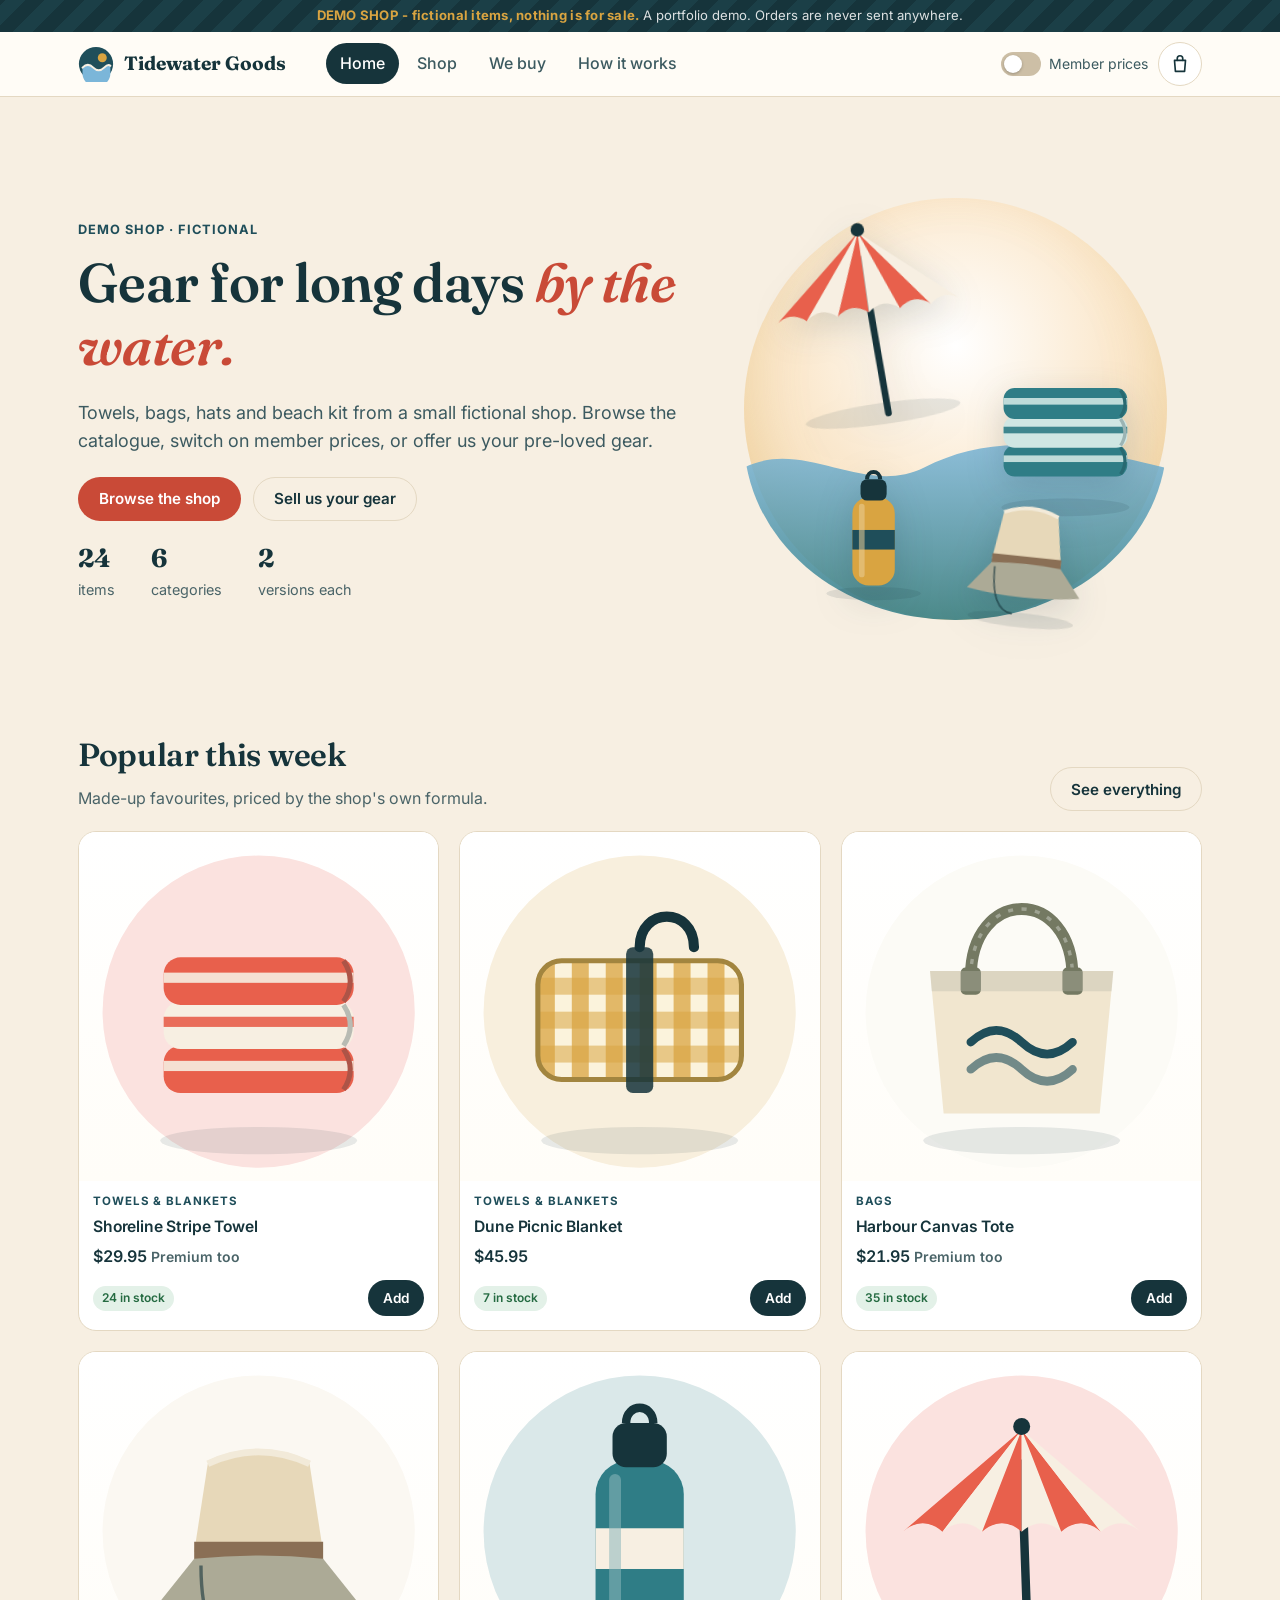
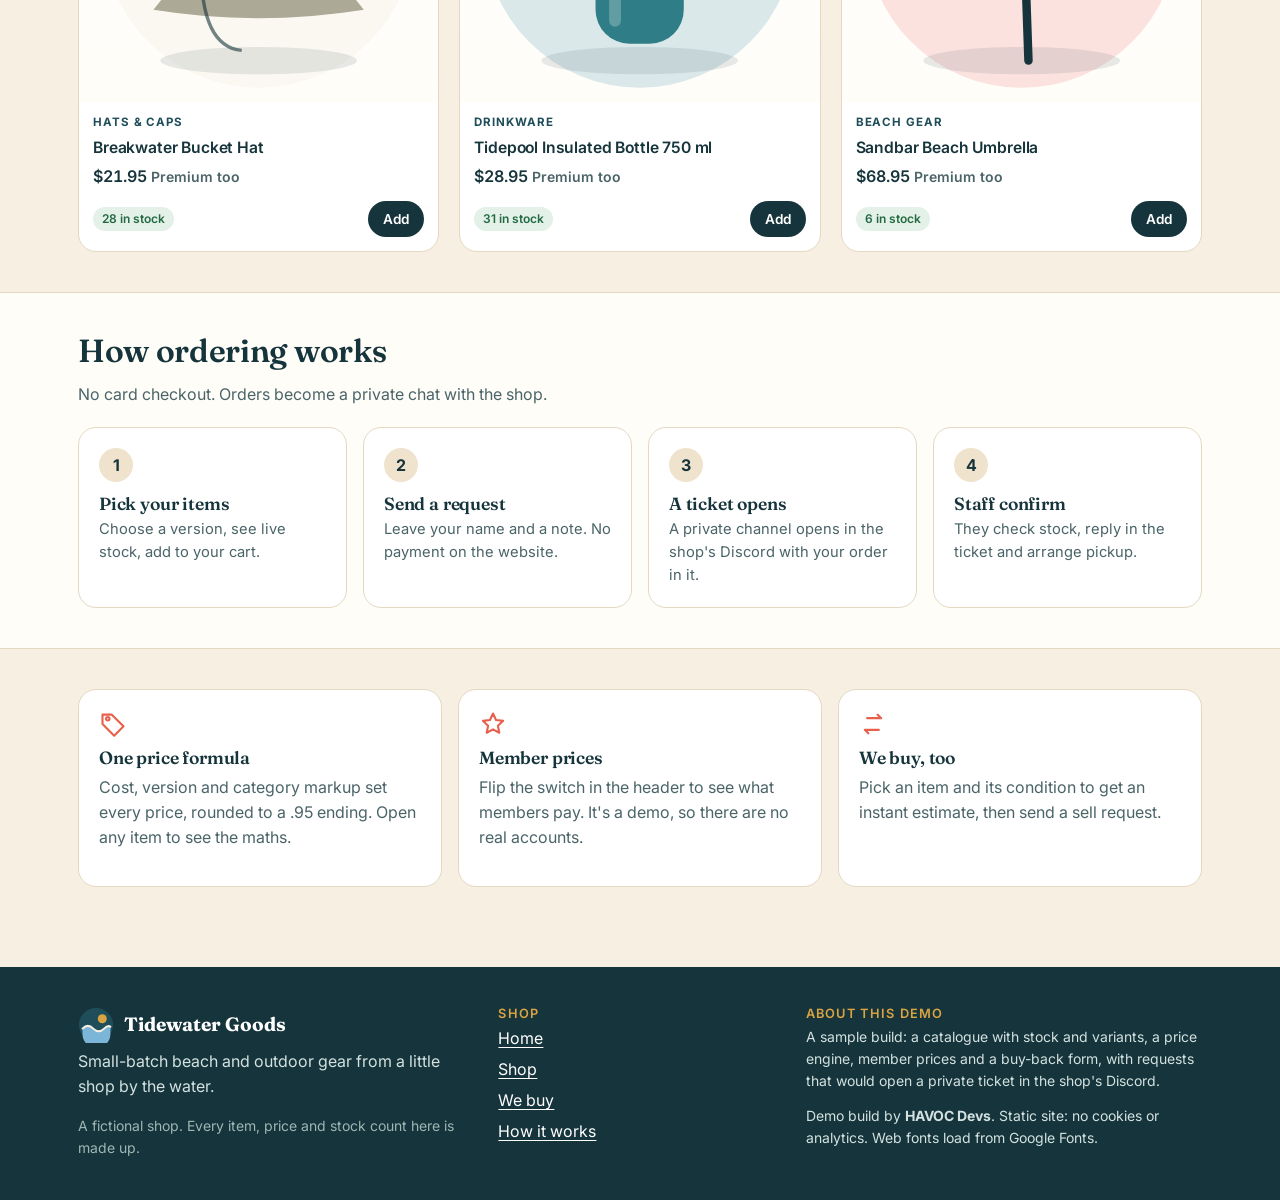
==== index.html @ 63305a9f "Tidewater Goods: fictional demo shop (catalogue, price engine, member prices, buy-back, Discord tick" ====
<!doctype html>
<html lang="en-AU">
<head>
<meta charset="utf-8">
<meta name="viewport" content="width=device-width, initial-scale=1">
<title>Tidewater Goods · beach and outdoor gear (demo shop)</title>
<meta name="description" content="Tidewater Goods is a fictional demo shop: a catalogue with stock and variants, a price engine, member prices and a buy-back form. Nothing is for sale.">
<meta name="robots" content="noindex">
<meta name="theme-color" content="#16343b">
<link rel="icon" href="assets/favicon.svg" type="image/svg+xml">
<link rel="preconnect" href="https://fonts.googleapis.com">
<link rel="preconnect" href="https://fonts.gstatic.com" crossorigin>
<link rel="stylesheet" href="https://fonts.googleapis.com/css2?family=Fraunces:opsz,wght@9..144,600;9..144,700&family=Inter:wght@400;500;600;700&display=swap">
<link rel="stylesheet" href="assets/css/style.css">
<script src="assets/js/art.js" defer></script>
<script src="assets/js/app.js" defer></script>
</head>
<body data-page="home">
<main id="main">
  <section class="hero">
    <div class="wrap hero-grid">
      <div>
        <span class="eyebrow">Demo shop · fictional</span>
        <h1>Gear for long days <em>by the water.</em></h1>
        <p class="lead">Towels, bags, hats and beach kit from a small fictional shop. Browse the catalogue, switch on member prices, or offer us your pre-loved gear.</p>
        <div class="hero-ctas">
          <a class="btn btn-primary" href="shop.html">Browse the shop</a>
          <a class="btn btn-ghost" href="sell.html">Sell us your gear</a>
        </div>
        <div class="hero-stats" aria-label="Shop at a glance">
          <div><strong id="stat-items">24</strong>items</div>
          <div><strong id="stat-cats">6</strong>categories</div>
          <div><strong>2</strong>versions each</div>
        </div>
      </div>
      <div class="hero-art" id="hero-art" aria-hidden="true"></div>
    </div>
  </section>

  <section class="section">
    <div class="wrap">
      <div class="section-head">
        <div><h2>Popular this week</h2><p>Made-up favourites, priced by the shop's own formula.</p></div>
        <a class="btn btn-ghost" href="shop.html">See everything</a>
      </div>
      <div class="grid" id="featured"></div>
    </div>
  </section>

  <section class="section band">
    <div class="wrap">
      <div class="section-head"><div><h2>How ordering works</h2><p>No card checkout. Orders become a private chat with the shop.</p></div></div>
      <ol class="steps">
        <li><h3>Pick your items</h3><p>Choose a version, see live stock, add to your cart.</p></li>
        <li><h3>Send a request</h3><p>Leave your name and a note. No payment on the website.</p></li>
        <li><h3>A ticket opens</h3><p>A private channel opens in the shop's Discord with your order in it.</p></li>
        <li><h3>Staff confirm</h3><p>They check stock, reply in the ticket and arrange pickup.</p></li>
      </ol>
    </div>
  </section>

  <section class="section">
    <div class="wrap features">
      <div class="feature">
        <svg class="icon" viewBox="0 0 24 24" aria-hidden="true" fill="none" stroke="currentColor" stroke-width="1.8" stroke-linecap="round" stroke-linejoin="round"><path d="M3 12V4h8l10 10-8 8L3 12z"/><circle cx="7.5" cy="7.5" r="1.5"/></svg>
        <h3>One price formula</h3><p class="muted">Cost, version and category markup set every price, rounded to a .95 ending. Open any item to see the maths.</p>
      </div>
      <div class="feature">
        <svg class="icon" viewBox="0 0 24 24" aria-hidden="true" fill="none" stroke="currentColor" stroke-width="1.8" stroke-linecap="round" stroke-linejoin="round"><path d="M12 3l2.6 5.6 6.1.7-4.5 4.2 1.2 6L12 16.6 6.6 19.5l1.2-6L3.3 9.3l6.1-.7z"/></svg>
        <h3>Member prices</h3><p class="muted">Flip the switch in the header to see what members pay. It's a demo, so there are no real accounts.</p>
      </div>
      <div class="feature">
        <svg class="icon" viewBox="0 0 24 24" aria-hidden="true" fill="none" stroke="currentColor" stroke-width="1.8" stroke-linecap="round" stroke-linejoin="round"><path d="M7 7h12l-3-3M17 17H5l3 3"/></svg>
        <h3>We buy, too</h3><p class="muted">Pick an item and its condition to get an instant estimate, then send a sell request.</p>
      </div>
    </div>
  </section>
</main>
<noscript><p class="noscript"><strong>DEMO SHOP - fictional items, nothing is for sale.</strong> This demo needs JavaScript to show its catalogue.</p></noscript>
</body>
</html>
---- assets/css/style.css ----
/* Tidewater Goods demo shop. Coastal palette, light theme, mobile first. */
:root {
  --ink: #16343b;
  --ink-2: #3c5a60;
  --muted: #4a6468;
  --sand: #f7efe2;
  --sand-2: #efe3cd;
  --paper: #fffdf8;
  --teal: #2f7d86;
  --teal-d: #1f4e5a;
  --coral: #e8604c;
  --coral-d: #c94a37;
  --gold: #d9a441;
  --sky: #7bb6d9;
  --line: #e4d8c2;
  --ok: #256b42;
  --warn: #8a5100;
  --bad: #b3261e;
  --radius: 18px;
  --radius-s: 10px;
  --shadow: 0 1px 2px rgba(22, 52, 59, .06), 0 8px 24px rgba(22, 52, 59, .08);
  --shadow-l: 0 20px 60px rgba(22, 52, 59, .22);
  --font: "Inter", system-ui, -apple-system, "Segoe UI", Roboto, Arial, sans-serif;
  --display: "Fraunces", Georgia, "Times New Roman", serif;
  color-scheme: light;
}
*, *::before, *::after { box-sizing: border-box; }
html { -webkit-text-size-adjust: 100%; scroll-behavior: smooth; }
body {
  margin: 0; background: var(--sand); color: var(--ink); font: 16px/1.55 var(--font);
  min-height: 100vh; display: flex; flex-direction: column; overflow-x: hidden;
}
main { flex: 1; }
img, svg { max-width: 100%; }
a { color: var(--teal-d); text-underline-offset: 3px; }
a:hover { color: var(--coral-d); }
h1, h2, h3 { font-family: var(--display); line-height: 1.15; margin: 0 0 .4em; letter-spacing: -.01em; }
h1 { font-size: clamp(2rem, 4.5vw, 3.4rem); font-weight: 600; }
h2 { font-size: clamp(1.4rem, 2.6vw, 2rem); font-weight: 600; }
h3 { font-size: 1.1rem; font-weight: 600; }
p { margin: 0 0 1em; }
.wrap { width: 100%; max-width: 1180px; margin: 0 auto; padding: 0 16px; }
@media (min-width: 720px) { .wrap { padding: 0 28px; } }
.muted { color: var(--muted); }
.small { font-size: .875rem; }
.lead { font-size: 1.125rem; color: var(--ink-2); }
.num { text-align: right; font-variant-numeric: tabular-nums; }
:focus-visible { outline: 3px solid var(--coral); outline-offset: 2px; border-radius: 6px; }
.skip { position: absolute; left: -999px; top: 8px; z-index: 100; background: var(--ink); color: #fff; padding: 8px 14px; border-radius: 8px; }
.skip:focus { left: 8px; color: #fff; }
.icon { width: 22px; height: 22px; display: inline-block; vertical-align: middle; }
.no-scroll { overflow: hidden; }

/* ribbon + header */
.ribbon {
  background: repeating-linear-gradient(-45deg, var(--ink), var(--ink) 14px, #1b3f47 14px, #1b3f47 28px);
  color: #fff; text-align: center; font-size: .82rem; padding: 7px 16px; line-height: 1.35;
}
.ribbon strong { color: var(--gold); letter-spacing: .02em; }
.ribbon span { opacity: .85; }
.site-header { position: sticky; top: 0; z-index: 40; background: rgba(255, 253, 248, .92); backdrop-filter: saturate(1.4) blur(10px); border-bottom: 1px solid var(--line); }
.header-row { display: flex; align-items: center; gap: 16px; min-height: 64px; flex-wrap: wrap; }
.brand { display: inline-flex; align-items: center; gap: 10px; font-family: var(--display); font-weight: 700; font-size: 1.2rem; color: var(--ink); text-decoration: none; }
.brand:hover { color: var(--ink); }
.logo { width: 36px; height: 36px; flex: none; }
.main-nav { order: 3; width: 100%; overflow-x: auto; scrollbar-width: none; }
.main-nav::-webkit-scrollbar { display: none; }
.main-nav ul { display: flex; gap: 4px; list-style: none; margin: 0; padding: 0 0 8px; }
.main-nav a { display: block; padding: 8px 14px; border-radius: 999px; text-decoration: none; color: var(--ink-2); font-weight: 500; white-space: nowrap; }
.main-nav a:hover { background: var(--sand-2); color: var(--ink); }
.main-nav a[aria-current="page"] { background: var(--ink); color: #fff; }
.header-tools { margin-left: auto; display: flex; align-items: center; gap: 10px; }
@media (min-width: 900px) {
  .main-nav { order: 0; width: auto; margin-left: 24px; }
  .main-nav ul { padding: 0; }
}
.member-toggle { display: inline-flex; align-items: center; gap: 8px; cursor: pointer; font-size: .875rem; color: var(--ink-2); user-select: none; }
.member-toggle input { position: absolute; opacity: 0; width: 1px; height: 1px; }
.switch { width: 40px; height: 24px; border-radius: 999px; background: #cdbfa6; position: relative; transition: background .2s; flex: none; }
.switch::after { content: ""; position: absolute; top: 3px; left: 3px; width: 18px; height: 18px; border-radius: 50%; background: #fff; box-shadow: 0 1px 3px rgba(0, 0, 0, .25); transition: transform .2s; }
.member-toggle input:checked + .switch { background: var(--teal); }
.member-toggle input:checked + .switch::after { transform: translateX(16px); }
.member-toggle input:focus-visible + .switch { outline: 3px solid var(--coral); outline-offset: 2px; }
@media (max-width: 420px) { .mt-label { position: absolute; width: 1px; height: 1px; overflow: hidden; clip: rect(0 0 0 0); } }
.cart-button { position: relative; display: inline-grid; place-items: center; width: 44px; height: 44px; border-radius: 50%; border: 1px solid var(--line); background: #fff; color: var(--ink); cursor: pointer; }
.cart-button:hover { border-color: var(--teal); }
.cart-count { position: absolute; top: -4px; right: -4px; min-width: 20px; height: 20px; padding: 0 5px; border-radius: 999px; background: var(--coral-d); color: #fff; font-size: .72rem; font-weight: 700; display: grid; place-items: center; }

/* buttons */
.btn { display: inline-flex; align-items: center; justify-content: center; gap: 8px; min-height: 44px; padding: 0 20px; border-radius: 999px; border: 1px solid transparent; font: 600 .95rem var(--font); cursor: pointer; text-decoration: none; transition: transform .08s, background .2s, border-color .2s, color .2s; background: var(--ink); color: #fff; }
.btn:hover { background: var(--teal-d); color: #fff; }
.btn:active { transform: translateY(1px); }
.btn[disabled] { opacity: .45; cursor: not-allowed; }
.btn-primary { background: var(--coral-d); }
.btn-primary:hover { background: #b8412f; }
.btn-ghost { background: transparent; color: var(--ink); border-color: var(--line); }
.btn-ghost:hover { background: #fff; color: var(--ink); border-color: var(--teal); }
.btn-small { min-height: 36px; padding: 0 14px; font-size: .85rem; }
.btn-block { width: 100%; }
.link-btn { background: none; border: 0; padding: 0; color: var(--teal-d); font: inherit; text-decoration: underline; text-underline-offset: 3px; cursor: pointer; }
.icon-btn { display: inline-grid; place-items: center; width: 40px; height: 40px; border-radius: 50%; border: 0; background: transparent; color: var(--ink); cursor: pointer; }
.icon-btn:hover { background: var(--sand-2); }
.icon-btn.small { width: 30px; height: 30px; vertical-align: middle; }
.icon-btn.small .icon { width: 16px; height: 16px; }

/* badges */
.badge { display: inline-flex; align-items: center; gap: 4px; font-size: .75rem; font-weight: 600; padding: 3px 9px; border-radius: 999px; white-space: nowrap; }
.badge-in { background: #e3f1e8; color: var(--ok); }
.badge-low { background: #fdf0d9; color: var(--warn); }
.badge-out { background: #f6e1df; color: var(--bad); }
.badge-member { background: #dcefee; color: var(--teal-d); }
.price-member { color: var(--teal); font-weight: 700; }

/* hero */
.hero { padding: 40px 0 28px; position: relative; overflow: hidden; }
.hero-grid { display: grid; gap: 28px; align-items: center; }
@media (min-width: 900px) { .hero { padding: 72px 0 48px; } .hero-grid { grid-template-columns: 1.1fr .9fr; } }
.eyebrow { display: inline-flex; align-items: center; gap: 8px; font-size: .8rem; font-weight: 700; text-transform: uppercase; letter-spacing: .08em; color: var(--teal-d); margin-bottom: 12px; }
.hero h1 em { font-style: italic; color: var(--coral-d); }
.hero-ctas { display: flex; gap: 12px; flex-wrap: wrap; margin: 22px 0 18px; }
.hero-stats { display: flex; gap: 36px; flex-wrap: wrap; font-size: .9rem; color: var(--muted); }
.hero-stats strong { display: block; font-family: var(--display); font-size: 1.6rem; color: var(--ink); }
.hero-art { position: relative; aspect-ratio: 1 / 1; max-width: 480px; width: 100%; margin: 0 auto; }
.hero-art::before { content: ""; position: absolute; inset: 6%; border-radius: 50%; background: radial-gradient(circle at 50% 35%, #fff 0, #fbe9cf 45%, #f3d7aa 100%); box-shadow: inset 0 -30px 60px rgba(217, 164, 65, .25); }
.hero-art::after { content: ""; position: absolute; left: 6%; right: 6%; bottom: 6%; height: 38%; border-radius: 0 0 50% 50% / 0 0 100% 100%; background: linear-gradient(#7bb6d9, #2f7d86); opacity: .85; clip-path: path("M0 30 C 60 0, 120 60, 180 30 S 300 0, 420 30 L 420 400 L 0 400 Z"); }
.ha { position: absolute; z-index: 1; filter: drop-shadow(0 10px 18px rgba(22, 52, 59, .18)); }
.ha .tw-art circle:first-child { display: none; }
.ha-1 { width: 56%; left: 4%; top: 2%; transform: rotate(-8deg); }
.ha-2 { width: 46%; right: 4%; top: 30%; }
.ha-3 { width: 34%; left: 16%; bottom: 6%; }
.ha-4 { width: 38%; right: 16%; bottom: 0; transform: rotate(6deg); }
@media (prefers-reduced-motion: no-preference) {
  .ha-1 { animation: bob 7s ease-in-out infinite; }
  .ha-2 { animation: bob 8s ease-in-out -2s infinite; }
  @keyframes bob { 50% { translate: 0 -6px; } }
}

/* sections */
.section { padding: 40px 0; }
.section-head { display: flex; align-items: end; justify-content: space-between; gap: 16px; margin-bottom: 20px; flex-wrap: wrap; }
.section-head p { margin: 0; color: var(--muted); }
.band { background: var(--paper); border-top: 1px solid var(--line); border-bottom: 1px solid var(--line); }
.steps { display: grid; gap: 16px; counter-reset: s; list-style: none; padding: 0; margin: 0; }
@media (min-width: 720px) { .steps { grid-template-columns: repeat(4, 1fr); } }
.steps li { background: #fff; border: 1px solid var(--line); border-radius: var(--radius); padding: 20px; position: relative; }
.steps li::before { counter-increment: s; content: counter(s); display: grid; place-items: center; width: 34px; height: 34px; border-radius: 50%; background: var(--sand-2); color: var(--ink); font-weight: 700; margin-bottom: 12px; }
.steps h3 { margin-bottom: 4px; }
.steps p { margin: 0; color: var(--muted); font-size: .92rem; }
.features { display: grid; gap: 16px; }
@media (min-width: 720px) { .features { grid-template-columns: repeat(3, 1fr); } }
.feature { padding: 20px; border-radius: var(--radius); background: #fff; border: 1px solid var(--line); }
.feature .icon { width: 28px; height: 28px; color: var(--coral); margin-bottom: 10px; }

/* grid + cards */
.grid { display: grid; gap: 16px; grid-template-columns: repeat(2, minmax(0, 1fr)); }
@media (min-width: 720px) { .grid { grid-template-columns: repeat(3, minmax(0, 1fr)); gap: 20px; } }
@media (min-width: 1040px) { .grid-4 { grid-template-columns: repeat(4, minmax(0, 1fr)); } }
.card { background: #fff; border: 1px solid var(--line); border-radius: var(--radius); overflow: hidden; display: flex; flex-direction: column; transition: transform .18s, box-shadow .18s, border-color .18s; }
.card:hover { transform: translateY(-3px); box-shadow: var(--shadow); border-color: #d6c7aa; }
.card-art { display: block; background: linear-gradient(180deg, #fff, var(--paper)); padding: 10px 10px 0; }
.card-art .tw-art { display: block; width: 100%; height: auto; aspect-ratio: 1 / 1; }
.card.is-out .card-art { filter: grayscale(.7); opacity: .7; }
.card-body { padding: 12px 14px 14px; display: flex; flex-direction: column; gap: 6px; flex: 1; }
.card-cat { font-size: .72rem; text-transform: uppercase; letter-spacing: .08em; color: var(--teal-d); font-weight: 700; }
.card-title { font-family: var(--font); font-size: .98rem; font-weight: 600; margin: 0; line-height: 1.3; }
.card-title a { color: var(--ink); text-decoration: none; }
.card-title a::after { content: ""; position: absolute; inset: 0; }
.card { position: relative; }
.card-title a:hover { color: var(--coral-d); }
.card-price { font-weight: 600; font-variant-numeric: tabular-nums; }
.card-foot { margin-top: auto; display: flex; align-items: center; justify-content: space-between; gap: 8px; flex-wrap: wrap; padding-top: 6px; }
.card-foot .btn, .card-foot a { position: relative; z-index: 1; }
@media (max-width: 420px) { .card-foot .badge { font-size: .7rem; padding: 2px 7px; } }

/* shop page */
.page-head { padding: 32px 0 8px; }
.toolbar { display: grid; gap: 12px; margin: 16px 0 12px; }
@media (min-width: 900px) { .toolbar { grid-template-columns: 1fr auto auto auto; align-items: center; } }
.search { position: relative; }
.search .icon { position: absolute; left: 14px; top: 50%; transform: translateY(-50%); color: var(--muted); }
.search input { width: 100%; min-height: 48px; padding: 0 16px 0 44px; border-radius: 999px; border: 1px solid var(--line); background: #fff; font: inherit; color: var(--ink); }
.search input:focus { border-color: var(--teal); outline: none; box-shadow: 0 0 0 4px rgba(47, 125, 134, .15); }
.select { min-height: 44px; border-radius: 999px; border: 1px solid var(--line); background: #fff; padding: 0 14px; font: inherit; color: var(--ink); }
.check { display: inline-flex; align-items: center; gap: 8px; font-size: .92rem; cursor: pointer; }
.check input { width: 18px; height: 18px; accent-color: var(--teal); }
.chips { display: flex; gap: 8px; overflow-x: auto; padding: 4px 0 10px; scrollbar-width: thin; }
.chip { flex: none; min-height: 38px; padding: 0 16px; border-radius: 999px; border: 1px solid var(--line); background: #fff; color: var(--ink-2); font: 500 .9rem var(--font); cursor: pointer; }
.chip:hover { border-color: var(--teal); }
.chip[aria-pressed="true"] { background: var(--teal-d); border-color: var(--teal-d); color: #fff; }
.result-count { color: var(--muted); font-size: .9rem; margin: 0 0 12px; }
.empty { display: grid; justify-items: center; gap: 10px; text-align: center; padding: 40px 16px; color: var(--muted); }
.empty .icon { width: 40px; height: 40px; color: var(--teal); }
.empty.wide { grid-column: 1 / -1; }

/* item page */
.crumbs { display: flex; gap: 8px; flex-wrap: wrap; font-size: .875rem; color: var(--muted); padding: 20px 0 8px; }
.crumbs a { color: var(--muted); }
.item-grid { display: grid; gap: 28px; }
@media (min-width: 900px) { .item-grid { grid-template-columns: 1fr 1fr; gap: 48px; align-items: start; } .item-art { position: sticky; top: 90px; } }
.item-art { background: #fff; border: 1px solid var(--line); border-radius: 28px; padding: 24px; }
.item-art .tw-art { width: 100%; height: auto; display: block; }
.item-info h1 { font-size: clamp(1.8rem, 3.6vw, 2.6rem); }
.variants { border: 0; padding: 0; margin: 20px 0; display: grid; gap: 10px; }
.variants legend { font-weight: 600; margin-bottom: 8px; padding: 0; }
.variant { display: grid; gap: 4px; padding: 14px 16px; border: 2px solid var(--line); border-radius: var(--radius-s); background: #fff; cursor: pointer; position: relative; }
.variant input { position: absolute; opacity: 0; }
.variant:has(input:checked) { border-color: var(--teal); background: #f2f9f8; }
.variant:has(input:focus-visible) { outline: 3px solid var(--coral); outline-offset: 2px; }
.variant.is-out { opacity: .55; cursor: not-allowed; }
.v-top { display: flex; justify-content: space-between; gap: 12px; font-variant-numeric: tabular-nums; }
.v-blurb { font-size: .875rem; color: var(--muted); }
.variant .badge { justify-self: start; }
.price-block { margin: 8px 0 18px; }
.pb-row { display: flex; align-items: baseline; gap: 12px; flex-wrap: wrap; }
.price-big { font-family: var(--display); font-size: 2.2rem; font-weight: 600; font-variant-numeric: tabular-nums; }
.buy-row { display: flex; gap: 12px; flex-wrap: wrap; align-items: center; }
.stepper { display: inline-flex; align-items: center; border: 1px solid var(--line); border-radius: 999px; background: #fff; overflow: hidden; }
.stepper .step { width: 40px; height: 42px; border: 0; background: transparent; font-size: 1.2rem; color: var(--ink); cursor: pointer; }
.stepper .step:hover:not([disabled]) { background: var(--sand-2); }
.stepper .step[disabled] { opacity: .3; cursor: not-allowed; }
.stepper input { width: 46px; height: 42px; border: 0; text-align: center; font: 600 1rem var(--font); color: var(--ink); background: transparent; -moz-appearance: textfield; appearance: textfield; }
.stepper input::-webkit-outer-spin-button, .stepper input::-webkit-inner-spin-button { -webkit-appearance: none; margin: 0; }
.breakdown { margin-top: 22px; border: 1px solid var(--line); border-radius: var(--radius-s); background: #fff; padding: 12px 16px; }
.breakdown summary { cursor: pointer; font-weight: 600; }
.calc { width: 100%; border-collapse: collapse; font-size: .92rem; }
.calc td { padding: 7px 0; border-bottom: 1px dashed var(--line); }
.calc tr:last-child td { border-bottom: 0; color: var(--teal-d); font-weight: 600; }
.related { padding: 48px 0 24px; }

/* sell page */
.sell-grid { display: grid; gap: 24px; padding-bottom: 40px; }
@media (min-width: 960px) { .sell-grid { grid-template-columns: 1fr 360px; align-items: start; } .sell-side { position: sticky; top: 90px; } }
.buy-list { display: grid; gap: 14px; }
.buy-card { display: grid; grid-template-columns: 84px 1fr; gap: 14px; background: #fff; border: 1px solid var(--line); border-radius: var(--radius); padding: 14px; }
@media (min-width: 600px) { .buy-card { grid-template-columns: 120px 1fr; } }
.buy-card.is-paused { opacity: .6; }
.buy-art .tw-art { width: 100%; height: auto; }
.buy-main h3 { margin-bottom: 2px; }
.cond { display: grid; gap: 8px; margin: 10px 0 12px; }
@media (min-width: 600px) { .cond { grid-template-columns: repeat(3, 1fr); } }
.cond-opt { cursor: pointer; }
.cond-opt input { position: absolute; opacity: 0; }
.cond-opt span { display: grid; gap: 2px; height: 100%; padding: 10px 12px; border: 2px solid var(--line); border-radius: var(--radius-s); font-variant-numeric: tabular-nums; }
.cond-opt em { font-style: normal; }
.cond-opt input:checked + span { border-color: var(--teal); background: #f2f9f8; }
.cond-opt input:focus-visible + span { outline: 3px solid var(--coral); outline-offset: 2px; }
.panel { background: #fff; border: 1px solid var(--line); border-radius: var(--radius); padding: 18px; box-shadow: var(--shadow); }
.pick-list { list-style: none; padding: 0; margin: 0 0 12px; display: grid; gap: 8px; }
.pick-list li { display: flex; justify-content: space-between; gap: 10px; align-items: center; font-variant-numeric: tabular-nums; }

/* how page */
.prose { max-width: 760px; }
.prose ul { padding-left: 1.2em; }
.prose li { margin-bottom: .4em; }
.compare { display: grid; gap: 16px; margin: 20px 0; }
@media (min-width: 720px) { .compare { grid-template-columns: 1fr 1fr; } }
.compare .panel h3 { display: flex; gap: 8px; align-items: center; }
.compare ul { margin: 0; padding-left: 1.2em; }

/* drawer + modal */
.overlay { position: fixed; inset: 0; z-index: 80; }
.scrim { position: absolute; inset: 0; background: rgba(13, 32, 37, .45); opacity: 0; transition: opacity .18s; }
.overlay.open .scrim { opacity: 1; }
.drawer { position: absolute; top: 0; right: 0; bottom: 0; width: min(420px, 100%); background: var(--paper); display: flex; flex-direction: column; box-shadow: var(--shadow-l); transform: translateX(100%); transition: transform .22s ease; }
.overlay.open .drawer { transform: none; }
.drawer-head, .modal-head { display: flex; align-items: center; justify-content: space-between; gap: 12px; padding: 16px 18px; border-bottom: 1px solid var(--line); }
.drawer-head h2, .modal-head h2 { font-size: 1.3rem; margin: 0; }
.drawer-body { flex: 1; overflow-y: auto; padding: 8px 18px; }
.drawer-foot { padding: 16px 18px; border-top: 1px solid var(--line); background: #fff; }
.drawer-foot:empty { display: none; }
.row { display: flex; justify-content: space-between; gap: 12px; margin-bottom: 6px; font-variant-numeric: tabular-nums; }
.row.total { font-size: 1.1rem; margin: 8px 0; }
.row.save { color: var(--teal-d); }
.cart-lines { list-style: none; padding: 0; margin: 0; }
.cart-line { display: grid; grid-template-columns: 64px 1fr auto; gap: 12px; padding: 14px 0; border-bottom: 1px solid var(--line); align-items: start; }
.cl-art .tw-art { width: 64px; height: 64px; }
.cl-name { font-weight: 600; color: var(--ink); text-decoration: none; }
.cl-main .stepper { margin-top: 8px; }
.cl-main .stepper .step { width: 34px; height: 34px; }
.cl-main .stepper input { width: 38px; height: 34px; }
.cl-side { display: grid; justify-items: end; gap: 6px; font-variant-numeric: tabular-nums; }
.modal-overlay { display: grid; place-items: center; padding: 16px; }
.modal { position: relative; width: min(520px, 100%); max-height: calc(100vh - 32px); overflow-y: auto; background: var(--paper); border-radius: 22px; box-shadow: var(--shadow-l); transform: translateY(12px) scale(.98); opacity: 0; transition: transform .2s, opacity .2s; }
.modal-wide { width: min(760px, 100%); }
.overlay.open .modal { transform: none; opacity: 1; }
.modal > .form, .modal > #ticket-body { padding: 16px 18px; }
.modal-actions { display: flex; justify-content: flex-end; gap: 10px; padding: 0 18px 18px; flex-wrap: wrap; }
.form .modal-actions { padding: 8px 0 0; }
.field { display: grid; gap: 6px; margin-bottom: 14px; }
.field label { font-weight: 600; font-size: .92rem; }
.field input, .field textarea { width: 100%; padding: 12px 14px; border-radius: 12px; border: 1px solid var(--line); background: #fff; font: inherit; color: var(--ink); }
.field input:focus, .field textarea:focus { outline: none; border-color: var(--teal); box-shadow: 0 0 0 4px rgba(47, 125, 134, .15); }
.form-error { color: var(--bad); font-weight: 600; }
@media (prefers-reduced-motion: reduce) { .drawer, .modal, .scrim, .card { transition: none; } }

/* Discord-style ticket mock-up */
.discord { display: flex; border-radius: 14px; overflow: hidden; background: #313338; color: #dbdee1; font: 15px/1.45 "gg sans", "Noto Sans", var(--font); box-shadow: var(--shadow); }
.dc-side { display: none; width: 180px; background: #2b2d31; padding: 14px 10px; gap: 6px; align-items: flex-start; color: #949ba4; }
@media (min-width: 640px) { .dc-side { display: flex; } }
.dc-chan { background: #404249; color: #f2f3f5; border-radius: 6px; padding: 4px 8px; font-size: .88rem; }
.dc-main { flex: 1; min-width: 0; }
.dc-topbar { padding: 12px 16px; border-bottom: 1px solid #1f2023; color: #f2f3f5; font-weight: 600; display: flex; gap: 8px; align-items: baseline; flex-wrap: wrap; }
.dc-hash { color: #80848e; font-size: 1.2rem; }
.dc-topic { color: #949ba4; font-weight: 400; font-size: .85rem; }
.dc-msg { display: flex; gap: 14px; padding: 16px; }
.dc-avatar { flex: none; width: 40px; height: 40px; }
.dc-avatar .logo { width: 40px; height: 40px; }
.dc-body { min-width: 0; flex: 1; }
.dc-body p { margin: 2px 0 8px; }
.dc-meta { display: flex; gap: 6px; align-items: center; flex-wrap: wrap; }
.dc-meta strong { color: #f2f3f5; }
.dc-app { background: #5865f2; color: #fff; font-size: .62rem; font-weight: 700; padding: 1px 5px; border-radius: 4px; }
.dc-time { color: #949ba4; font-size: .75rem; }
.dc-embed { border-left: 4px solid var(--coral); background: #2b2d31; border-radius: 4px; padding: 10px 14px 12px; max-width: 560px; overflow-x: auto; }
.dc-embed-title { color: #f2f3f5; font-weight: 700; margin-bottom: 6px; }
.dc-table { width: 100%; border-collapse: collapse; font-size: .88rem; font-variant-numeric: tabular-nums; }
.dc-table th { text-align: left; color: #b5bac1; font-weight: 600; padding: 4px 8px 4px 0; border-bottom: 1px solid #3f4147; }
.dc-table td { padding: 5px 8px 5px 0; border-bottom: 1px solid #3a3c42; }
.dc-table .num { text-align: right; padding-right: 0; }
.dc-total { margin-top: 8px; text-align: right; color: #b5bac1; }
.dc-total strong { color: #f2f3f5; }
.dc-note { margin-top: 8px; font-size: .88rem; }
.dc-note span { color: #b5bac1; font-weight: 600; margin-right: 6px; }
.dc-buttons { display: flex; gap: 8px; flex-wrap: wrap; margin-top: 10px; }
.dc-btn { font-size: .82rem; font-weight: 600; padding: 6px 14px; border-radius: 4px; color: #fff; }
.dc-green { background: #248046; }
.dc-grey { background: #4e5058; }
.dc-red { background: #da373c; }

/* toasts */
.toasts { position: fixed; z-index: 90; left: 50%; bottom: 20px; transform: translateX(-50%); display: grid; gap: 8px; width: min(440px, calc(100% - 32px)); }
.toast { display: flex; gap: 12px; align-items: center; justify-content: space-between; background: var(--ink); color: #fff; padding: 12px 16px; border-radius: 14px; box-shadow: var(--shadow-l); font-size: .92rem; animation: toast-in .2s ease; }
.toast .link-btn { color: var(--gold); white-space: nowrap; }
.toast.leaving { opacity: 0; transform: translateY(6px); transition: opacity .3s, transform .3s; }
@keyframes toast-in { from { opacity: 0; transform: translateY(8px); } }

/* footer */
.site-footer { margin-top: 40px; background: var(--ink); color: #d3e2e0; padding: 40px 0 28px; }
.site-footer a { color: #fff; }
.site-footer .brand, .site-footer .brand:hover { color: #fff; }
.foot-grid { display: grid; gap: 24px; }
@media (min-width: 720px) { .foot-grid { grid-template-columns: 1.4fr 1fr 1.4fr; } }
.foot-h { font-family: var(--font); font-size: .8rem; text-transform: uppercase; letter-spacing: .1em; color: var(--gold); }
.site-footer ul { list-style: none; padding: 0; margin: 0; display: grid; gap: 6px; }
.site-footer .muted { color: #9fb6b4; }

.load-error { margin: 24px auto; max-width: 760px; padding: 16px 18px; border-radius: var(--radius-s); background: #f6e1df; color: var(--bad); }
.noscript { margin: 24px auto; max-width: 760px; padding: 16px; background: #fdf0d9; border-radius: var(--radius-s); }

@media print {
  .site-header, .toasts, .overlay, .hero-ctas, .header-tools { display: none !important; }
  .ribbon { background: none; color: #000; border: 1px solid #000; }
  .ribbon strong { color: #000; }
  body { background: #fff; }
}

.visually-hidden { position: absolute !important; width: 1px; height: 1px; overflow: hidden; clip: rect(0 0 0 0); white-space: nowrap; }
[hidden] { display: none !important; }
@media (max-width: 899px) {
  .toolbar { grid-template-columns: 1fr 1fr; }
  .toolbar .search, .toolbar .check { grid-column: 1 / -1; }
  .toolbar .select { width: 100%; min-width: 0; }
}
.in-cart-note { margin: 10px 0 0; }
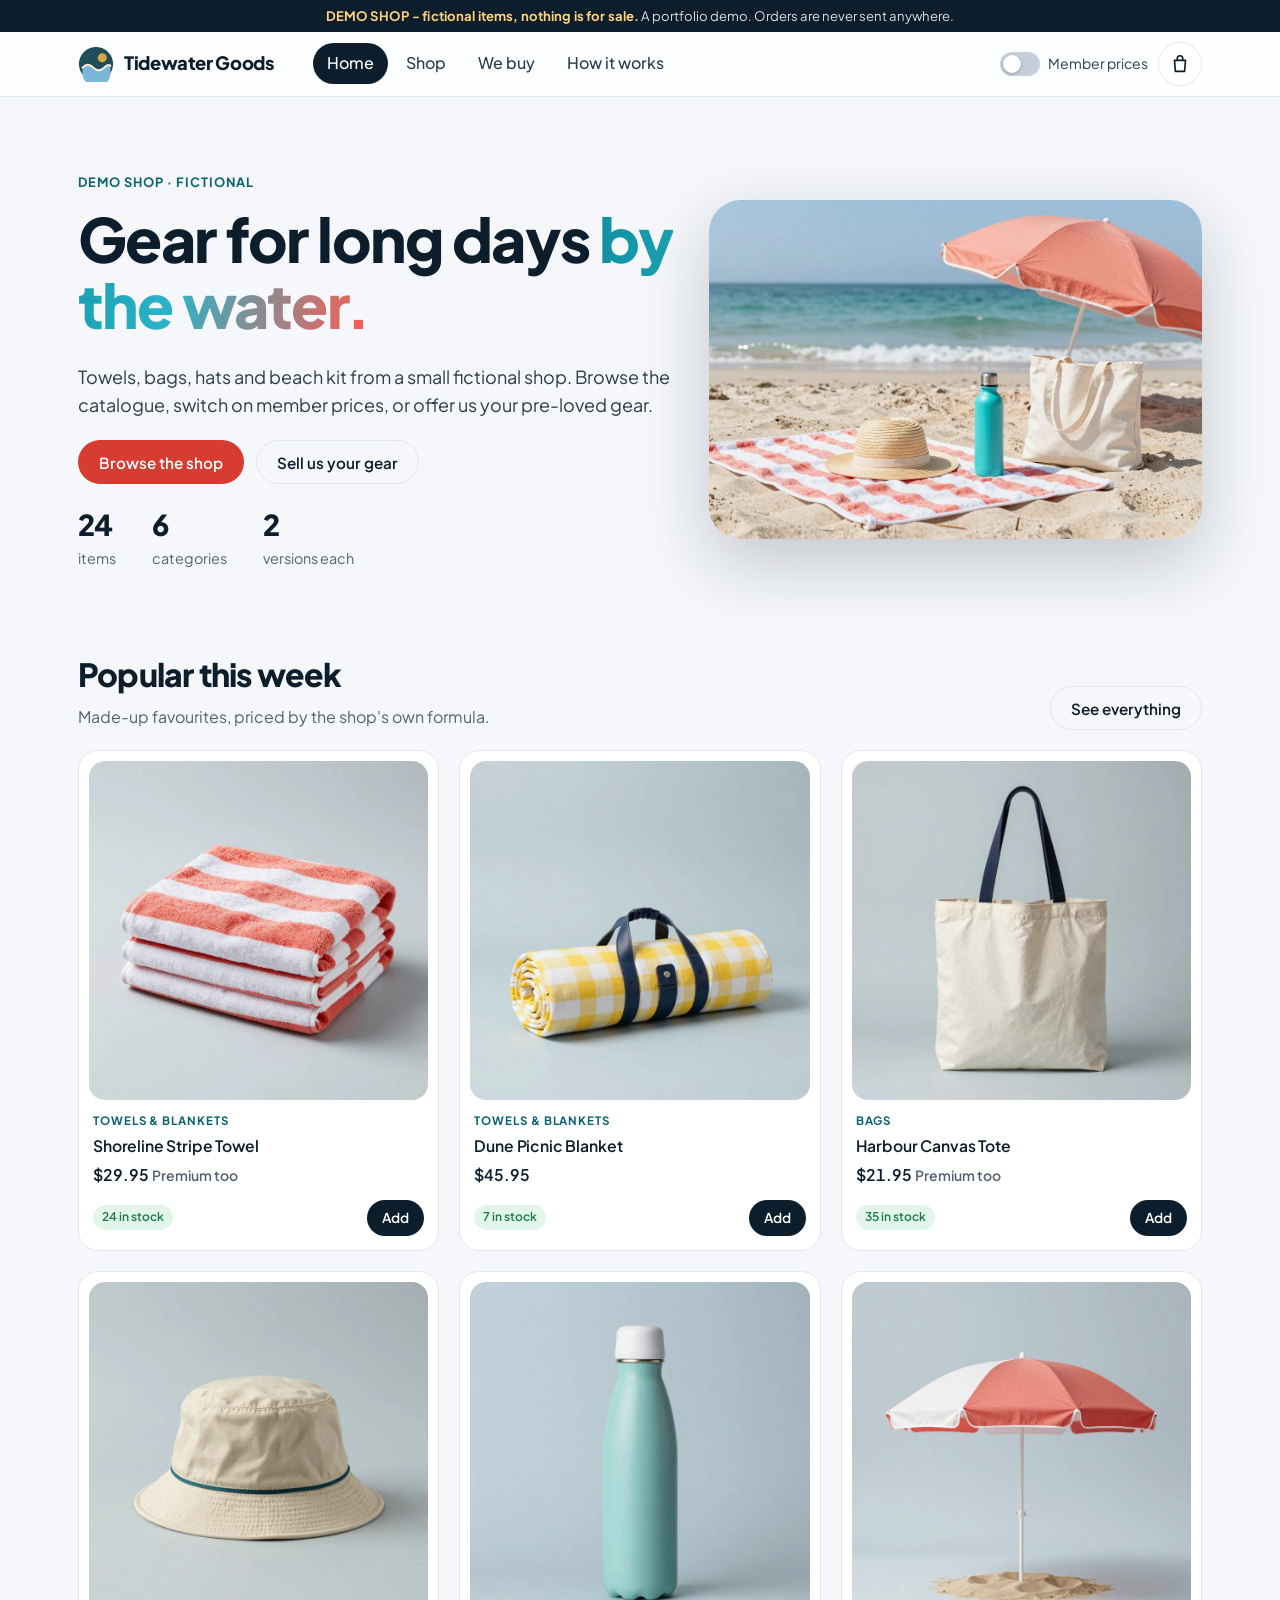
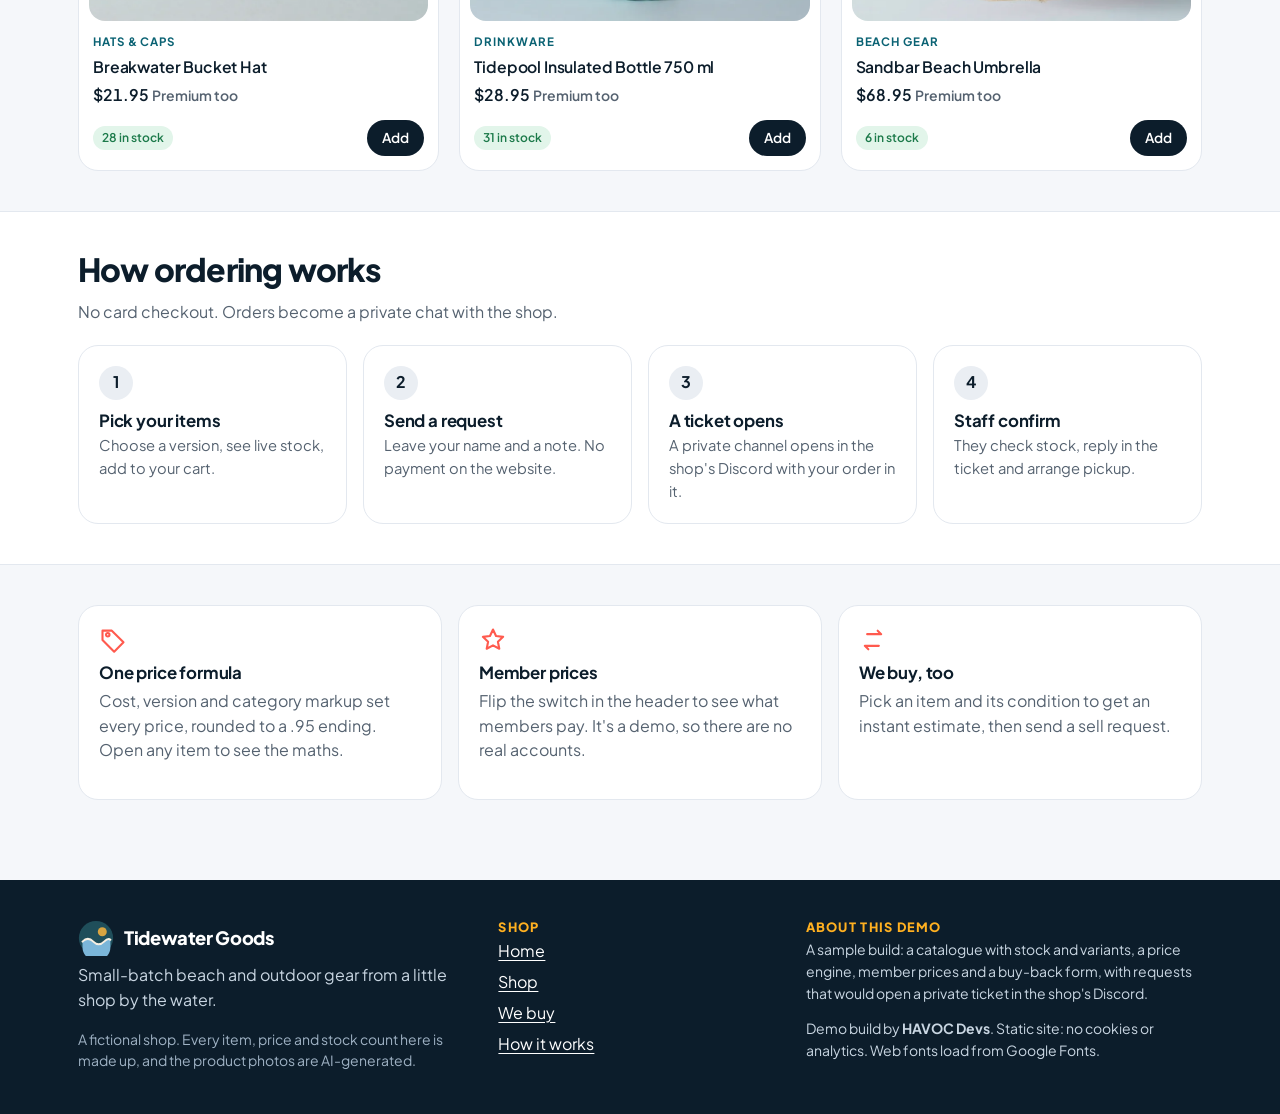
==== commit 5be560c1: "Modern restyle and AI product photos; review fixes round 2 Co-Authored-By: Claude Opus 5.5 <noreply@" ====
--- a/index.html
+++ b/index.html
@@ -10,7 +10,7 @@
 <link rel="icon" href="assets/favicon.svg" type="image/svg+xml">
 <link rel="preconnect" href="https://fonts.googleapis.com">
 <link rel="preconnect" href="https://fonts.gstatic.com" crossorigin>
-<link rel="stylesheet" href="https://fonts.googleapis.com/css2?family=Fraunces:opsz,wght@9..144,600;9..144,700&family=Inter:wght@400;500;600;700&display=swap">
+<link rel="stylesheet" href="https://fonts.googleapis.com/css2?family=Plus+Jakarta+Sans:wght@400;500;600;700;800&display=swap">
 <link rel="stylesheet" href="assets/css/style.css">
 <script src="assets/js/art.js" defer></script>
 <script src="assets/js/app.js" defer></script>
--- a/assets/css/style.css
+++ b/assets/css/style.css
@@ -1,27 +1,27 @@
 /* Tidewater Goods demo shop. Coastal palette, light theme, mobile first. */
 :root {
-  --ink: #16343b;
-  --ink-2: #3c5a60;
-  --muted: #4a6468;
-  --sand: #f7efe2;
-  --sand-2: #efe3cd;
-  --paper: #fffdf8;
-  --teal: #2f7d86;
-  --teal-d: #1f4e5a;
-  --coral: #e8604c;
-  --coral-d: #c94a37;
-  --gold: #d9a441;
-  --sky: #7bb6d9;
-  --line: #e4d8c2;
-  --ok: #256b42;
+  --ink: #0c1d2b;
+  --ink-2: #2b3d4c;
+  --muted: #556270;
+  --sand: #f5f7fa;
+  --sand-2: #eaeef3;
+  --paper: #ffffff;
+  --teal: #0e8fa0;
+  --teal-d: #0a6273;
+  --coral: #ff5a4e;
+  --coral-d: #d63c32;
+  --gold: #ffb020;
+  --sky: #7cc4f2;
+  --line: #e3e8ef;
+  --ok: #1c7a4a;
   --warn: #8a5100;
   --bad: #b3261e;
-  --radius: 18px;
-  --radius-s: 10px;
-  --shadow: 0 1px 2px rgba(22, 52, 59, .06), 0 8px 24px rgba(22, 52, 59, .08);
-  --shadow-l: 0 20px 60px rgba(22, 52, 59, .22);
-  --font: "Inter", system-ui, -apple-system, "Segoe UI", Roboto, Arial, sans-serif;
-  --display: "Fraunces", Georgia, "Times New Roman", serif;
+  --radius: 20px;
+  --radius-s: 12px;
+  --shadow: 0 1px 2px rgba(12, 29, 43, .04), 0 10px 30px rgba(12, 29, 43, .07);
+  --shadow-l: 0 24px 70px rgba(12, 29, 43, .22);
+  --font: "Plus Jakarta Sans", "Inter", system-ui, -apple-system, "Segoe UI", Roboto, Arial, sans-serif;
+  --display: "Plus Jakarta Sans", "Inter", system-ui, -apple-system, "Segoe UI", Roboto, Arial, sans-serif;
   color-scheme: light;
 }
 *, *::before, *::after { box-sizing: border-box; }
@@ -34,10 +34,10 @@
 img, svg { max-width: 100%; }
 a { color: var(--teal-d); text-underline-offset: 3px; }
 a:hover { color: var(--coral-d); }
-h1, h2, h3 { font-family: var(--display); line-height: 1.15; margin: 0 0 .4em; letter-spacing: -.01em; }
-h1 { font-size: clamp(2rem, 4.5vw, 3.4rem); font-weight: 600; }
-h2 { font-size: clamp(1.4rem, 2.6vw, 2rem); font-weight: 600; }
-h3 { font-size: 1.1rem; font-weight: 600; }
+h1, h2, h3 { font-family: var(--display); line-height: 1.1; margin: 0 0 .4em; letter-spacing: -.025em; }
+h1 { font-size: clamp(2.1rem, 5vw, 3.8rem); font-weight: 800; }
+h2 { font-size: clamp(1.4rem, 2.6vw, 2rem); font-weight: 800; }
+h3 { font-size: 1.05rem; font-weight: 700; letter-spacing: -.01em; }
 p { margin: 0 0 1em; }
 .wrap { width: 100%; max-width: 1180px; margin: 0 auto; padding: 0 16px; }
 @media (min-width: 720px) { .wrap { padding: 0 28px; } }
@@ -53,14 +53,14 @@
 
 /* ribbon + header */
 .ribbon {
-  background: repeating-linear-gradient(-45deg, var(--ink), var(--ink) 14px, #1b3f47 14px, #1b3f47 28px);
+  background: var(--ink);
   color: #fff; text-align: center; font-size: .82rem; padding: 7px 16px; line-height: 1.35;
 }
-.ribbon strong { color: var(--gold); letter-spacing: .02em; }
+.ribbon strong { color: #ffd27a; letter-spacing: .01em; }
 .ribbon span { opacity: .85; }
-.site-header { position: sticky; top: 0; z-index: 40; background: rgba(255, 253, 248, .92); backdrop-filter: saturate(1.4) blur(10px); border-bottom: 1px solid var(--line); }
+.site-header { position: sticky; top: 0; z-index: 40; background: rgba(255, 255, 255, .82); backdrop-filter: saturate(1.6) blur(14px); border-bottom: 1px solid var(--line); }
 .header-row { display: flex; align-items: center; gap: 16px; min-height: 64px; flex-wrap: wrap; }
-.brand { display: inline-flex; align-items: center; gap: 10px; font-family: var(--display); font-weight: 700; font-size: 1.2rem; color: var(--ink); text-decoration: none; }
+.brand { display: inline-flex; align-items: center; gap: 10px; font-family: var(--display); font-weight: 800; font-size: 1.15rem; letter-spacing: -.02em; color: var(--ink); text-decoration: none; }
 .brand:hover { color: var(--ink); }
 .logo { width: 36px; height: 36px; flex: none; }
 .main-nav { order: 3; width: 100%; overflow-x: auto; scrollbar-width: none; }
@@ -76,7 +76,7 @@
 }
 .member-toggle { display: inline-flex; align-items: center; gap: 8px; cursor: pointer; font-size: .875rem; color: var(--ink-2); user-select: none; }
 .member-toggle input { position: absolute; opacity: 0; width: 1px; height: 1px; }
-.switch { width: 40px; height: 24px; border-radius: 999px; background: #cdbfa6; position: relative; transition: background .2s; flex: none; }
+.switch { width: 40px; height: 24px; border-radius: 999px; background: #c5cdd8; position: relative; transition: background .2s; flex: none; }
 .switch::after { content: ""; position: absolute; top: 3px; left: 3px; width: 18px; height: 18px; border-radius: 50%; background: #fff; box-shadow: 0 1px 3px rgba(0, 0, 0, .25); transition: transform .2s; }
 .member-toggle input:checked + .switch { background: var(--teal); }
 .member-toggle input:checked + .switch::after { transform: translateX(16px); }
@@ -105,10 +105,10 @@
 
 /* badges */
 .badge { display: inline-flex; align-items: center; gap: 4px; font-size: .75rem; font-weight: 600; padding: 3px 9px; border-radius: 999px; white-space: nowrap; }
-.badge-in { background: #e3f1e8; color: var(--ok); }
-.badge-low { background: #fdf0d9; color: var(--warn); }
-.badge-out { background: #f6e1df; color: var(--bad); }
-.badge-member { background: #dcefee; color: var(--teal-d); }
+.badge-in { background: #e2f5ea; color: var(--ok); }
+.badge-low { background: #fff2d6; color: var(--warn); }
+.badge-out { background: #fde4e1; color: var(--bad); }
+.badge-member { background: #dff4f7; color: var(--teal-d); }
 .price-member { color: var(--teal); font-weight: 700; }
 
 /* hero */
@@ -116,15 +116,15 @@
 .hero-grid { display: grid; gap: 28px; align-items: center; }
 @media (min-width: 900px) { .hero { padding: 72px 0 48px; } .hero-grid { grid-template-columns: 1.1fr .9fr; } }
 .eyebrow { display: inline-flex; align-items: center; gap: 8px; font-size: .8rem; font-weight: 700; text-transform: uppercase; letter-spacing: .08em; color: var(--teal-d); margin-bottom: 12px; }
-.hero h1 em { font-style: italic; color: var(--coral-d); }
+.hero h1 em { font-style: normal; background: linear-gradient(100deg, var(--teal) 0%, #2bb3c9 45%, var(--coral) 100%); -webkit-background-clip: text; background-clip: text; color: transparent; }
 .hero-ctas { display: flex; gap: 12px; flex-wrap: wrap; margin: 22px 0 18px; }
 .hero-stats { display: flex; gap: 36px; flex-wrap: wrap; font-size: .9rem; color: var(--muted); }
-.hero-stats strong { display: block; font-family: var(--display); font-size: 1.6rem; color: var(--ink); }
+.hero-stats strong { display: block; font-family: var(--display); font-size: 1.8rem; font-weight: 800; letter-spacing: -.03em; color: var(--ink); }
 .hero-art { position: relative; aspect-ratio: 1 / 1; max-width: 480px; width: 100%; margin: 0 auto; }
-.hero-art::before { content: ""; position: absolute; inset: 6%; border-radius: 50%; background: radial-gradient(circle at 50% 35%, #fff 0, #fbe9cf 45%, #f3d7aa 100%); box-shadow: inset 0 -30px 60px rgba(217, 164, 65, .25); }
-.hero-art::after { content: ""; position: absolute; left: 6%; right: 6%; bottom: 6%; height: 38%; border-radius: 0 0 50% 50% / 0 0 100% 100%; background: linear-gradient(#7bb6d9, #2f7d86); opacity: .85; clip-path: path("M0 30 C 60 0, 120 60, 180 30 S 300 0, 420 30 L 420 400 L 0 400 Z"); }
-.ha { position: absolute; z-index: 1; filter: drop-shadow(0 10px 18px rgba(22, 52, 59, .18)); }
-.ha .tw-art circle:first-child { display: none; }
+.hero-art::before { content: ""; position: absolute; inset: 4%; border-radius: 40px; background: radial-gradient(120% 80% at 80% 0%, #ffffff 0, #dff4fb 40%, #bfe6f5 100%); box-shadow: var(--shadow); }
+.hero-art::after { content: ""; position: absolute; left: 4%; right: 4%; bottom: 4%; height: 40%; border-radius: 0 0 40px 40px; background: linear-gradient(180deg, #4cc3d9 0%, #0e8fa0 60%, #0a6273 100%); clip-path: path("M0 30 C 60 0, 120 60, 180 30 S 300 0, 440 30 L 440 400 L 0 400 Z"); }
+.ha { position: absolute; z-index: 1; filter: drop-shadow(0 14px 22px rgba(12, 29, 43, .20)); }
+.ha .tw-art .tw-bg { display: none; }
 .ha-1 { width: 56%; left: 4%; top: 2%; transform: rotate(-8deg); }
 .ha-2 { width: 46%; right: 4%; top: 30%; }
 .ha-3 { width: 34%; left: 16%; bottom: 6%; }
@@ -156,8 +156,8 @@
 @media (min-width: 720px) { .grid { grid-template-columns: repeat(3, minmax(0, 1fr)); gap: 20px; } }
 @media (min-width: 1040px) { .grid-4 { grid-template-columns: repeat(4, minmax(0, 1fr)); } }
 .card { background: #fff; border: 1px solid var(--line); border-radius: var(--radius); overflow: hidden; display: flex; flex-direction: column; transition: transform .18s, box-shadow .18s, border-color .18s; }
-.card:hover { transform: translateY(-3px); box-shadow: var(--shadow); border-color: #d6c7aa; }
-.card-art { display: block; background: linear-gradient(180deg, #fff, var(--paper)); padding: 10px 10px 0; }
+.card:hover { transform: translateY(-4px); box-shadow: var(--shadow); border-color: #d3dbe5; }
+.card-art { display: block; padding: 10px 10px 0; }
 .card-art .tw-art { display: block; width: 100%; height: auto; aspect-ratio: 1 / 1; }
 .card.is-out .card-art { filter: grayscale(.7); opacity: .7; }
 .card-body { padding: 12px 14px 14px; display: flex; flex-direction: column; gap: 6px; flex: 1; }
@@ -197,14 +197,14 @@
 .crumbs a { color: var(--muted); }
 .item-grid { display: grid; gap: 28px; }
 @media (min-width: 900px) { .item-grid { grid-template-columns: 1fr 1fr; gap: 48px; align-items: start; } .item-art { position: sticky; top: 90px; } }
-.item-art { background: #fff; border: 1px solid var(--line); border-radius: 28px; padding: 24px; }
+.item-art { background: #fff; border: 1px solid var(--line); border-radius: 28px; padding: 18px; box-shadow: var(--shadow); }
 .item-art .tw-art { width: 100%; height: auto; display: block; }
 .item-info h1 { font-size: clamp(1.8rem, 3.6vw, 2.6rem); }
 .variants { border: 0; padding: 0; margin: 20px 0; display: grid; gap: 10px; }
 .variants legend { font-weight: 600; margin-bottom: 8px; padding: 0; }
 .variant { display: grid; gap: 4px; padding: 14px 16px; border: 2px solid var(--line); border-radius: var(--radius-s); background: #fff; cursor: pointer; position: relative; }
 .variant input { position: absolute; opacity: 0; }
-.variant:has(input:checked) { border-color: var(--teal); background: #f2f9f8; }
+.variant:has(input:checked) { border-color: var(--teal); background: #effafc; }
 .variant:has(input:focus-visible) { outline: 3px solid var(--coral); outline-offset: 2px; }
 .variant.is-out { opacity: .55; cursor: not-allowed; }
 .v-top { display: flex; justify-content: space-between; gap: 12px; font-variant-numeric: tabular-nums; }
@@ -212,7 +212,7 @@
 .variant .badge { justify-self: start; }
 .price-block { margin: 8px 0 18px; }
 .pb-row { display: flex; align-items: baseline; gap: 12px; flex-wrap: wrap; }
-.price-big { font-family: var(--display); font-size: 2.2rem; font-weight: 600; font-variant-numeric: tabular-nums; }
+.price-big { font-family: var(--display); font-size: 2.3rem; font-weight: 800; letter-spacing: -.03em; font-variant-numeric: tabular-nums; }
 .buy-row { display: flex; gap: 12px; flex-wrap: wrap; align-items: center; }
 .stepper { display: inline-flex; align-items: center; border: 1px solid var(--line); border-radius: 999px; background: #fff; overflow: hidden; }
 .stepper .step { width: 40px; height: 42px; border: 0; background: transparent; font-size: 1.2rem; color: var(--ink); cursor: pointer; }
@@ -242,7 +242,7 @@
 .cond-opt input { position: absolute; opacity: 0; }
 .cond-opt span { display: grid; gap: 2px; height: 100%; padding: 10px 12px; border: 2px solid var(--line); border-radius: var(--radius-s); font-variant-numeric: tabular-nums; }
 .cond-opt em { font-style: normal; }
-.cond-opt input:checked + span { border-color: var(--teal); background: #f2f9f8; }
+.cond-opt input:checked + span { border-color: var(--teal); background: #effafc; }
 .cond-opt input:focus-visible + span { outline: 3px solid var(--coral); outline-offset: 2px; }
 .panel { background: #fff; border: 1px solid var(--line); border-radius: var(--radius); padding: 18px; box-shadow: var(--shadow); }
 .pick-list { list-style: none; padding: 0; margin: 0 0 12px; display: grid; gap: 8px; }
@@ -259,7 +259,7 @@
 
 /* drawer + modal */
 .overlay { position: fixed; inset: 0; z-index: 80; }
-.scrim { position: absolute; inset: 0; background: rgba(13, 32, 37, .45); opacity: 0; transition: opacity .18s; }
+.scrim { position: absolute; inset: 0; background: rgba(12, 29, 43, .45); backdrop-filter: blur(2px); opacity: 0; transition: opacity .18s; }
 .overlay.open .scrim { opacity: 1; }
 .drawer { position: absolute; top: 0; right: 0; bottom: 0; width: min(420px, 100%); background: var(--paper); display: flex; flex-direction: column; box-shadow: var(--shadow-l); transform: translateX(100%); transition: transform .22s ease; }
 .overlay.open .drawer { transform: none; }
@@ -311,7 +311,7 @@
 .dc-meta strong { color: #f2f3f5; }
 .dc-app { background: #5865f2; color: #fff; font-size: .62rem; font-weight: 700; padding: 1px 5px; border-radius: 4px; }
 .dc-time { color: #949ba4; font-size: .75rem; }
-.dc-embed { border-left: 4px solid var(--coral); background: #2b2d31; border-radius: 4px; padding: 10px 14px 12px; max-width: 560px; overflow-x: auto; }
+.dc-embed { border-left: 4px solid var(--teal); background: #2b2d31; border-radius: 4px; padding: 10px 14px 12px; max-width: 560px; overflow-x: auto; }
 .dc-embed-title { color: #f2f3f5; font-weight: 700; margin-bottom: 6px; }
 .dc-table { width: 100%; border-collapse: collapse; font-size: .88rem; font-variant-numeric: tabular-nums; }
 .dc-table th { text-align: left; color: #b5bac1; font-weight: 600; padding: 4px 8px 4px 0; border-bottom: 1px solid #3f4147; }
@@ -335,14 +335,14 @@
 @keyframes toast-in { from { opacity: 0; transform: translateY(8px); } }
 
 /* footer */
-.site-footer { margin-top: 40px; background: var(--ink); color: #d3e2e0; padding: 40px 0 28px; }
+.site-footer { margin-top: 40px; background: var(--ink); color: #c9d6e2; padding: 40px 0 28px; }
 .site-footer a { color: #fff; }
 .site-footer .brand, .site-footer .brand:hover { color: #fff; }
 .foot-grid { display: grid; gap: 24px; }
 @media (min-width: 720px) { .foot-grid { grid-template-columns: 1.4fr 1fr 1.4fr; } }
 .foot-h { font-family: var(--font); font-size: .8rem; text-transform: uppercase; letter-spacing: .1em; color: var(--gold); }
 .site-footer ul { list-style: none; padding: 0; margin: 0; display: grid; gap: 6px; }
-.site-footer .muted { color: #9fb6b4; }
+.site-footer .muted { color: #9fb2c4; }
 
 .load-error { margin: 24px auto; max-width: 760px; padding: 16px 18px; border-radius: var(--radius-s); background: #f6e1df; color: var(--bad); }
 .noscript { margin: 24px auto; max-width: 760px; padding: 16px; background: #fdf0d9; border-radius: var(--radius-s); }
@@ -362,3 +362,20 @@
   .toolbar .select { width: 100%; min-width: 0; }
 }
 .in-cart-note { margin: 10px 0 0; }
+
+/* product photos (fall back to the drawn art when an item has no photo) */
+.pic { position: relative; display: block; border-radius: 16px; overflow: hidden; background: linear-gradient(180deg, #eef3f8, #e6edf4); aspect-ratio: 1 / 1; }
+.pic img { display: block; width: 100%; height: 100%; object-fit: cover; transition: transform .35s ease; }
+.card:hover .pic img { transform: scale(1.04); }
+.pic-art { background: linear-gradient(180deg, #f2f6fa, #e8eef5); }
+.pic-art .tw-art { width: 100%; height: 100%; display: block; }
+.pic-badge { position: absolute; top: 10px; left: 10px; background: rgba(12, 29, 43, .82); color: #fff; font-size: .75rem; font-weight: 700; padding: 4px 10px; border-radius: 999px; letter-spacing: .02em; }
+.card-art { padding: 10px 10px 0; }
+.item-art { padding: 14px; }
+.item-art .pic { border-radius: 20px; }
+.cl-art .pic { width: 64px; height: 64px; border-radius: 12px; }
+.buy-art .pic { border-radius: 14px; }
+/* hero photo */
+.hero-photo { aspect-ratio: 16 / 11; max-width: 620px; }
+.hero-photo::before, .hero-photo::after { display: none; }
+.hero-photo img { width: 100%; height: 100%; object-fit: cover; border-radius: 32px; box-shadow: var(--shadow-l); display: block; }
